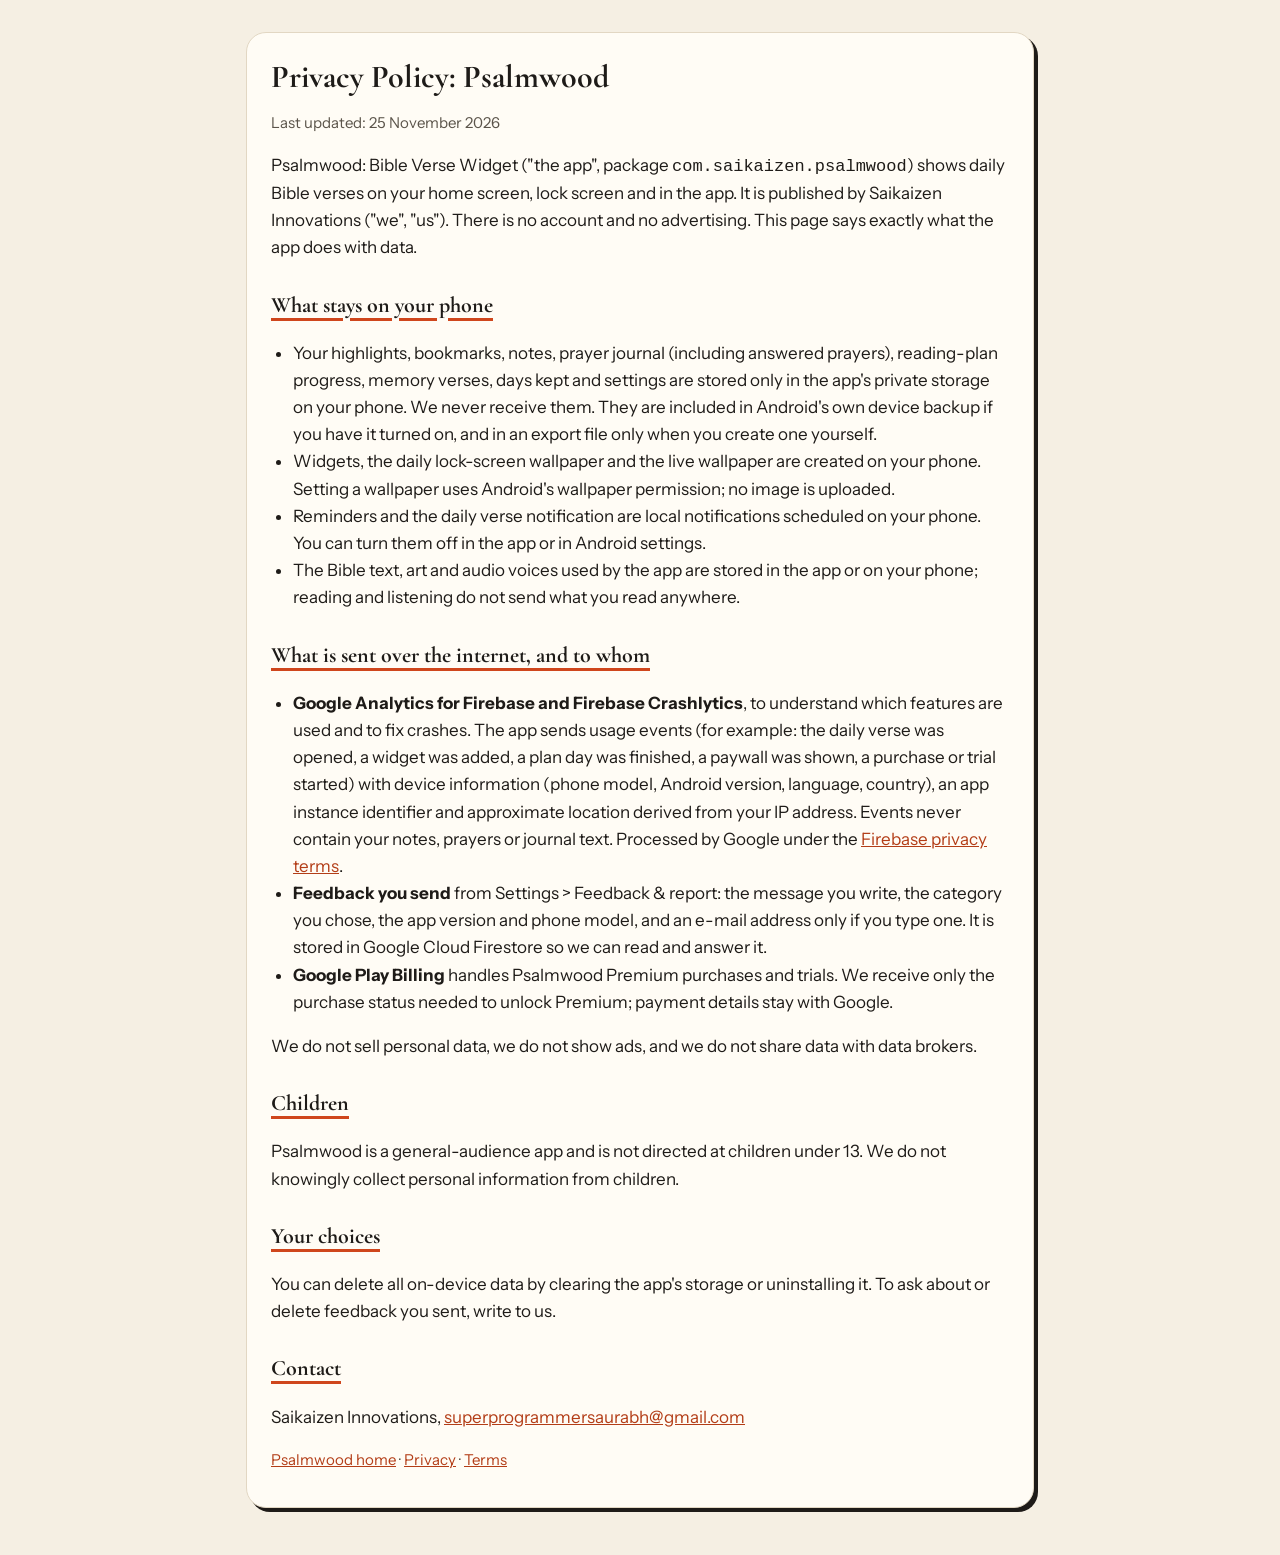
==== privacy.html @ 8cd43fbc "Psalmwood legal pages: privacy, terms, support" ====
<!doctype html>
<html lang="en">
<head>
<title>Psalmwood Privacy Policy</title>
<meta charset="utf-8">
<meta name="viewport" content="width=device-width,initial-scale=1">
<link rel="icon" href="favicon.png">
<link rel="preconnect" href="https://fonts.googleapis.com"><link href="https://fonts.googleapis.com/css2?family=Cormorant+Garamond:wght@600;700&family=Instrument+Sans:wght@400;500;700&display=swap" rel="stylesheet">
<link rel="stylesheet" href="style.css">
</head>
<body>
<div class="wrap">
<div class="card">
<h1>Privacy Policy: Psalmwood</h1>
<p class="small">Last updated: 25 November 2026</p>
<p>Psalmwood: Bible Verse Widget ("the app", package <code>com.saikaizen.psalmwood</code>) shows daily Bible verses on
your home screen, lock screen and in the app. It is published by Saikaizen Innovations ("we", "us"). There is no
account and no advertising. This page says exactly what the app does with data.</p>

<h2>What stays on your phone</h2>
<ul>
<li>Your highlights, bookmarks, notes, prayer journal (including answered prayers), reading-plan progress, memory
verses, days kept and settings are stored only in the app's private storage on your phone. We never receive them.
They are included in Android's own device backup if you have it turned on, and in an export file only when you
create one yourself.</li>
<li>Widgets, the daily lock-screen wallpaper and the live wallpaper are created on your phone. Setting a wallpaper
uses Android's wallpaper permission; no image is uploaded.</li>
<li>Reminders and the daily verse notification are local notifications scheduled on your phone. You can turn them
off in the app or in Android settings.</li>
<li>The Bible text, art and audio voices used by the app are stored in the app or on your phone; reading and listening
do not send what you read anywhere.</li>
</ul>

<h2>What is sent over the internet, and to whom</h2>
<ul>
<li><b>Google Analytics for Firebase and Firebase Crashlytics</b>, to understand which features are used and to fix
crashes. The app sends usage events (for example: the daily verse was opened, a widget was added, a plan day was
finished, a paywall was shown, a purchase or trial started) with device information (phone model, Android version,
language, country), an app instance identifier and approximate location derived from your IP address. Events never
contain your notes, prayers or journal text. Processed by Google under the
<a href="https://firebase.google.com/support/privacy">Firebase privacy terms</a>.</li>
<li><b>Feedback you send</b> from Settings &gt; Feedback &amp; report: the message you write, the category you chose,
the app version and phone model, and an e-mail address only if you type one. It is stored in Google Cloud Firestore
so we can read and answer it.</li>
<li><b>Google Play Billing</b> handles Psalmwood Premium purchases and trials. We receive only the purchase status
needed to unlock Premium; payment details stay with Google.</li>
</ul>
<p>We do not sell personal data, we do not show ads, and we do not share data with data brokers.</p>

<h2>Children</h2>
<p>Psalmwood is a general-audience app and is not directed at children under 13. We do not knowingly collect
personal information from children.</p>

<h2>Your choices</h2>
<p>You can delete all on-device data by clearing the app's storage or uninstalling it. To ask about or delete feedback
you sent, write to us.</p>

<h2>Contact</h2>
<p>Saikaizen Innovations, <a href="mailto:superprogrammersaurabh@gmail.com">superprogrammersaurabh@gmail.com</a></p>
<p class="small"><a href="index.html">Psalmwood home</a> · <a href="privacy.html">Privacy</a> · <a href="terms.html">Terms</a></p>
</div>
</div>
</body>
</html>
---- style.css ----
:root{--paper:#F5EFE3;--deep:#EBE2D0;--card:#FFFCF5;--ink:#1E1B18;--soft:#5B544A;--rule:#E2D7C3;--accent:#CF461C;--accentDeep:#B33D17;--wash:#FBE2D6;--sage:#DDEBDD}
@media (prefers-color-scheme: dark){:root{--paper:#15130F;--deep:#221F1A;--card:#1F1C17;--ink:#F3ECDF;--soft:#C4BAAA;--rule:#37322B;--accentDeep:#FF8A5C;--wash:#3A2219;--sage:#1F2E23}}
*{box-sizing:border-box}
html,body{margin:0;background:var(--paper);color:var(--ink);font-family:"Instrument Sans",system-ui,-apple-system,"Segoe UI",Roboto,sans-serif;font-size:17px;line-height:1.6}
a{color:var(--accentDeep)}
.wrap{max-width:820px;margin:32px auto 48px;padding:0 16px}
.card{background:var(--card);border-radius:20px;padding:26px 24px 20px;border:1.5px solid var(--rule);box-shadow:4px 4px 0 var(--ink)}
.brand{display:flex;gap:18px;align-items:center;margin-bottom:8px}
.brand img{width:88px;height:88px;border-radius:22px;border:1.5px solid var(--ink)}
h1{margin:0;font-family:"Cormorant Garamond",Georgia,serif;font-weight:700;font-size:32px;line-height:1.15}
h2{font-family:"Cormorant Garamond",Georgia,serif;font-size:22px;margin:26px 0 4px;text-decoration:underline;text-decoration-color:var(--accent);text-decoration-thickness:3px;text-underline-offset:6px}
.hand{font-family:"Cormorant Garamond",cursive;font-size:24px;color:var(--accentDeep);margin:2px 0 0}
.small{color:var(--soft);font-size:15px}
.note{background:var(--wash);border-radius:12px;padding:10px 14px;font-weight:500}
.btns{display:flex;flex-wrap:wrap;gap:12px;margin:18px 0 6px}
.btn{display:inline-block;background:var(--accent);color:#fff;text-decoration:none;padding:9px 20px;border-radius:24px;font-weight:700;border:1.5px solid var(--ink);box-shadow:3px 3px 0 var(--ink)}
.btn.alt{background:var(--card);color:var(--ink)}
table{border-collapse:collapse;width:100%;font-size:15px}
td,th{text-align:left;padding:6px 8px;border-bottom:1px solid var(--rule);vertical-align:top}
ul{padding-left:22px}
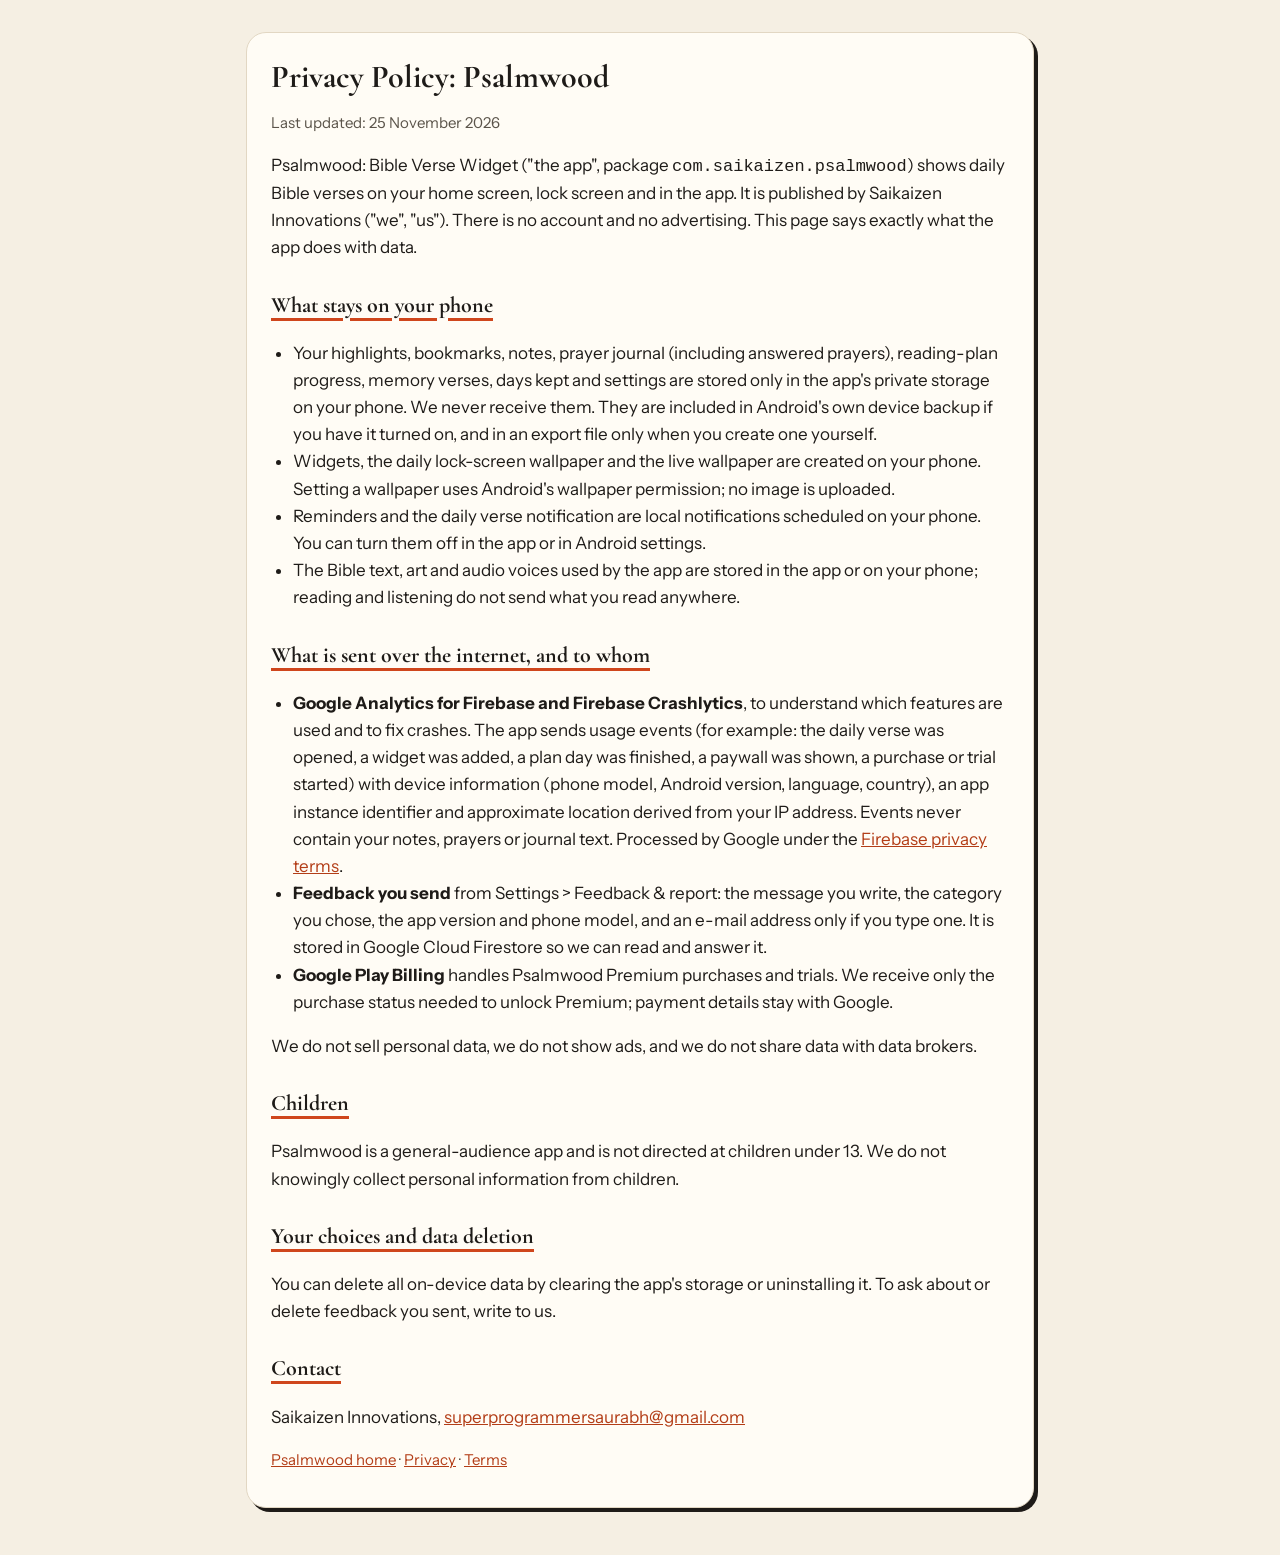
==== commit 0475b595: "Anchor for data deletion section" ====
--- a/privacy.html
+++ b/privacy.html
@@ -51,7 +51,7 @@
 <p>Psalmwood is a general-audience app and is not directed at children under 13. We do not knowingly collect
 personal information from children.</p>
 
-<h2>Your choices</h2>
+<h2 id="your-choices">Your choices and data deletion</h2>
 <p>You can delete all on-device data by clearing the app's storage or uninstalling it. To ask about or delete feedback
 you sent, write to us.</p>
 
